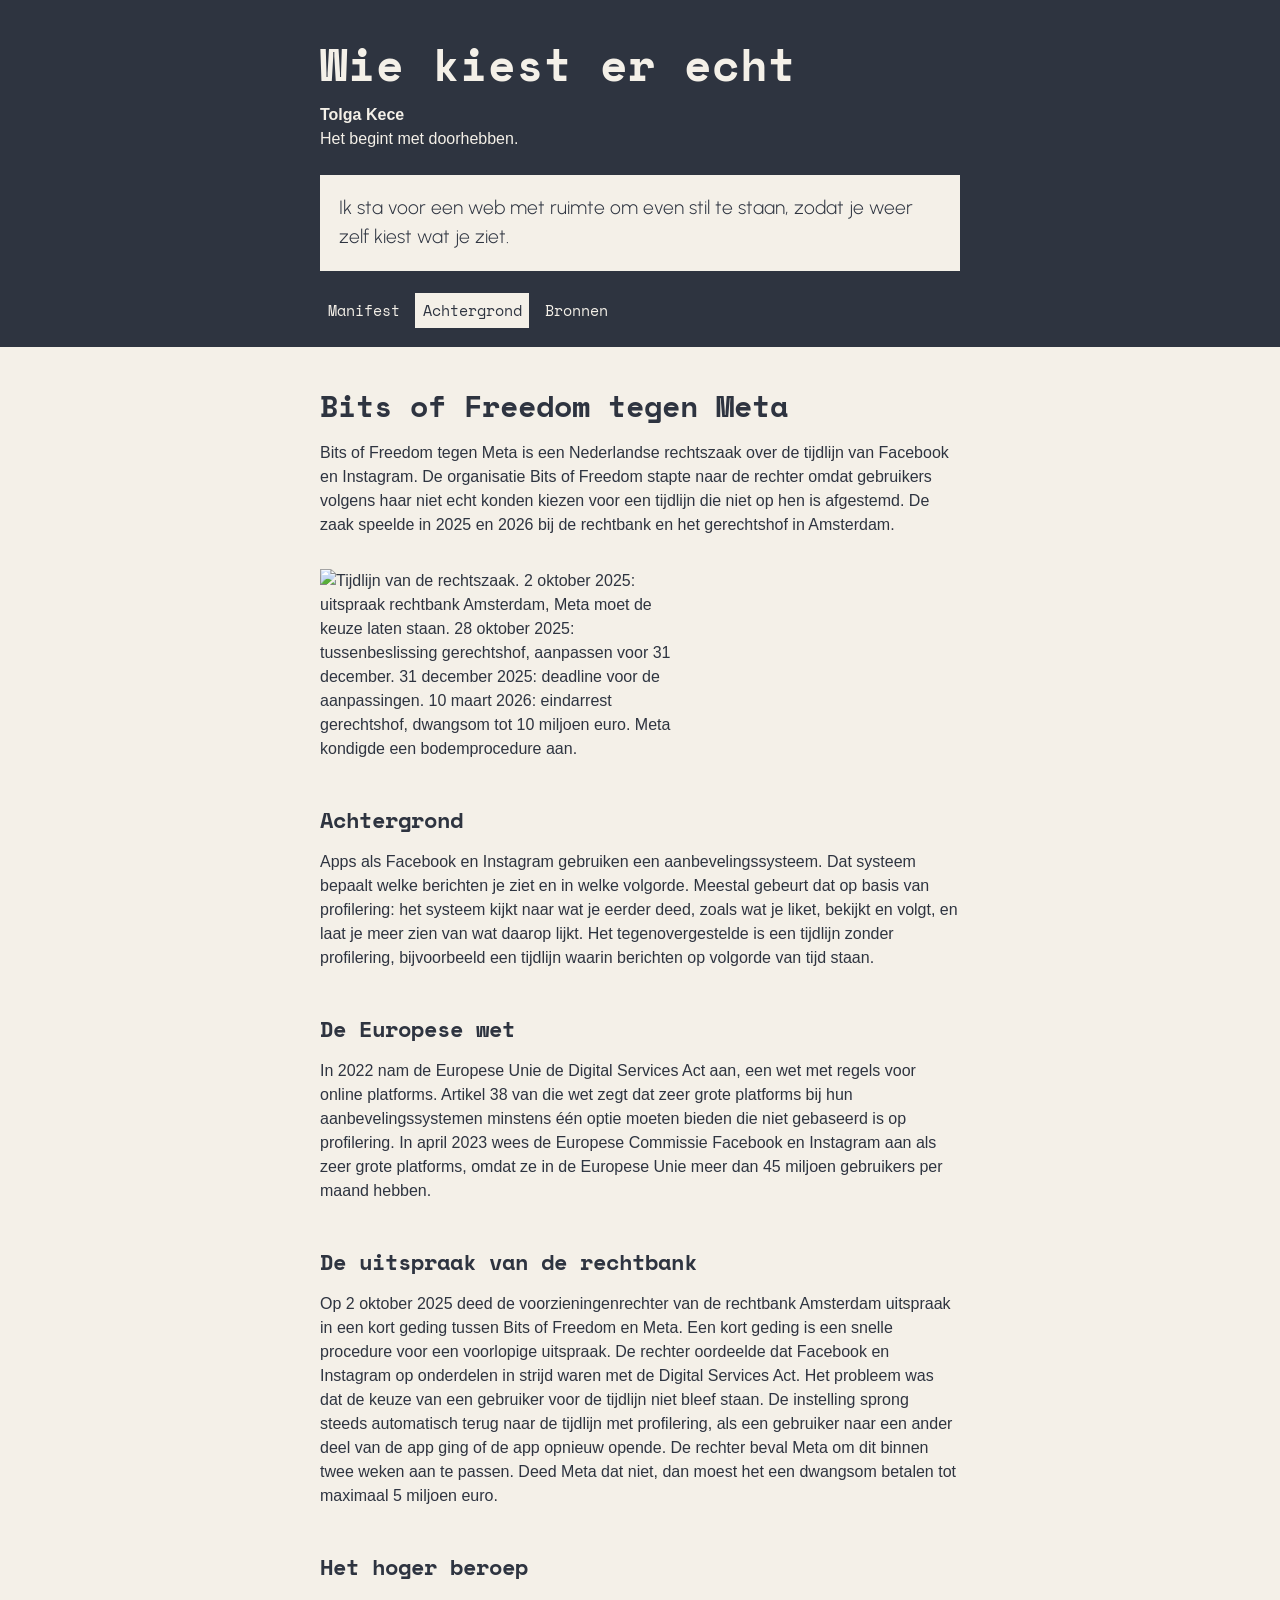
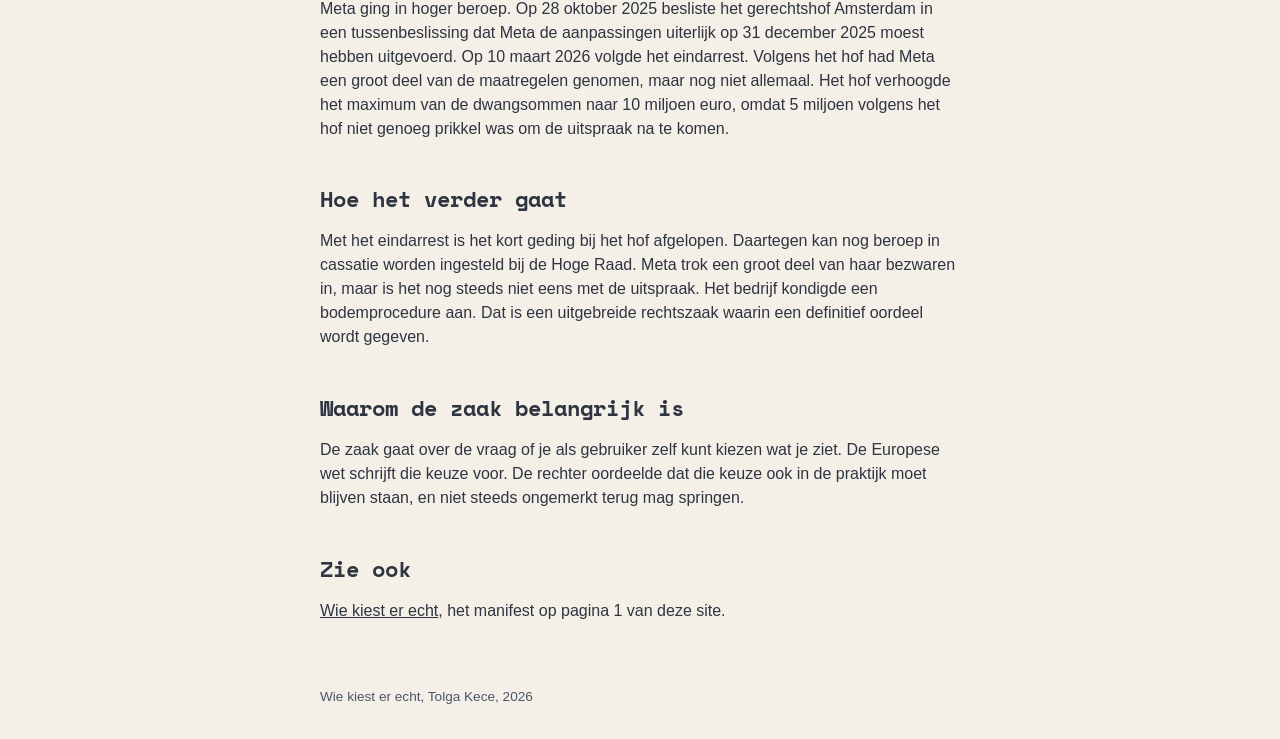
==== achtergrond.html @ d1e9406f "Add files via upload" ====
<!DOCTYPE html>
<html lang="nl">
<head>
  <meta charset="UTF-8">
  <meta name="viewport" content="width=device-width, initial-scale=1.0">
  <title>Wie kiest er echt - Achtergrond: Bits of Freedom tegen Meta</title>
  <link rel="preconnect" href="https://fonts.googleapis.com">
  <link rel="preconnect" href="https://fonts.gstatic.com" crossorigin>
  <link href="https://fonts.googleapis.com/css2?family=Space+Mono:wght@400;700&family=Urbanist:wght@300;400&display=swap" rel="stylesheet">
  <link rel="stylesheet" href="style.css">
</head>
<body>

  <header>
    <h1>Wie kiest er echt</h1>
    <p class="naam">Tolga Kece</p>
    <p class="slogan">Het begint met doorhebben.</p>
    <p class="missie">Ik sta voor een web met ruimte om even stil te staan, zodat je weer zelf kiest wat je ziet.</p>
    <nav>
      <ul>
        <li><a href="index.html">Manifest</a></li>
        <li><a class="actief" href="achtergrond.html">Achtergrond</a></li>
        <li><a href="bronnen.html">Bronnen</a></li>
      </ul>
    </nav>
  </header>

  <main>

    <article class="artikel">
      <h2 class="paginatitel eerste-kop">Bits of Freedom tegen Meta</h2>
      <p>Bits of Freedom tegen Meta is een Nederlandse rechtszaak over de tijdlijn van Facebook en Instagram. De organisatie Bits of Freedom stapte naar de rechter omdat gebruikers volgens haar niet echt konden kiezen voor een tijdlijn die niet op hen is afgestemd. De zaak speelde in 2025 en 2026 bij de rechtbank en het gerechtshof in Amsterdam.</p>

      <img class="beeld-tijdlijn" src="images/tijdlijn.svg" alt="Tijdlijn van de rechtszaak. 2 oktober 2025: uitspraak rechtbank Amsterdam, Meta moet de keuze laten staan. 28 oktober 2025: tussenbeslissing gerechtshof, aanpassen voor 31 december. 31 december 2025: deadline voor de aanpassingen. 10 maart 2026: eindarrest gerechtshof, dwangsom tot 10 miljoen euro. Meta kondigde een bodemprocedure aan.">

      <h2>Achtergrond</h2>
      <p>Apps als Facebook en Instagram gebruiken een aanbevelingssysteem. Dat systeem bepaalt welke berichten je ziet en in welke volgorde. Meestal gebeurt dat op basis van profilering: het systeem kijkt naar wat je eerder deed, zoals wat je liket, bekijkt en volgt, en laat je meer zien van wat daarop lijkt. Het tegenovergestelde is een tijdlijn zonder profilering, bijvoorbeeld een tijdlijn waarin berichten op volgorde van tijd staan.</p>

      <h2>De Europese wet</h2>
      <p>In 2022 nam de Europese Unie de Digital Services Act aan, een wet met regels voor online platforms. Artikel 38 van die wet zegt dat zeer grote platforms bij hun aanbevelingssystemen minstens één optie moeten bieden die niet gebaseerd is op profilering. In april 2023 wees de Europese Commissie Facebook en Instagram aan als zeer grote platforms, omdat ze in de Europese Unie meer dan 45 miljoen gebruikers per maand hebben.</p>

      <h2>De uitspraak van de rechtbank</h2>
      <p>Op 2 oktober 2025 deed de voorzieningenrechter van de rechtbank Amsterdam uitspraak in een kort geding tussen Bits of Freedom en Meta. Een kort geding is een snelle procedure voor een voorlopige uitspraak. De rechter oordeelde dat Facebook en Instagram op onderdelen in strijd waren met de Digital Services Act. Het probleem was dat de keuze van een gebruiker voor de tijdlijn niet bleef staan. De instelling sprong steeds automatisch terug naar de tijdlijn met profilering, als een gebruiker naar een ander deel van de app ging of de app opnieuw opende. De rechter beval Meta om dit binnen twee weken aan te passen. Deed Meta dat niet, dan moest het een dwangsom betalen tot maximaal 5 miljoen euro.</p>

      <h2>Het hoger beroep</h2>
      <p>Meta ging in hoger beroep. Op 28 oktober 2025 besliste het gerechtshof Amsterdam in een tussenbeslissing dat Meta de aanpassingen uiterlijk op 31 december 2025 moest hebben uitgevoerd. Op 10 maart 2026 volgde het eindarrest. Volgens het hof had Meta een groot deel van de maatregelen genomen, maar nog niet allemaal. Het hof verhoogde het maximum van de dwangsommen naar 10 miljoen euro, omdat 5 miljoen volgens het hof niet genoeg prikkel was om de uitspraak na te komen.</p>

      <h2>Hoe het verder gaat</h2>
      <p>Met het eindarrest is het kort geding bij het hof afgelopen. Daartegen kan nog beroep in cassatie worden ingesteld bij de Hoge Raad. Meta trok een groot deel van haar bezwaren in, maar is het nog steeds niet eens met de uitspraak. Het bedrijf kondigde een bodemprocedure aan. Dat is een uitgebreide rechtszaak waarin een definitief oordeel wordt gegeven.</p>

      <h2>Waarom de zaak belangrijk is</h2>
      <p>De zaak gaat over de vraag of je als gebruiker zelf kunt kiezen wat je ziet. De Europese wet schrijft die keuze voor. De rechter oordeelde dat die keuze ook in de praktijk moet blijven staan, en niet steeds ongemerkt terug mag springen.</p>

      <h2>Zie ook</h2>
      <p><a href="index.html">Wie kiest er echt</a>, het manifest op pagina 1 van deze site.</p>
    </article>

  </main>

  <footer>
    <p>Wie kiest er echt, Tolga Kece, 2026</p>
  </footer>

</body>
</html>
---- style.css ----
/* Wie kiest er echt - Tolga Kece */
/* Kleuren: donker #2E3440, grijsblauw #4C566A, licht #F4F0E8, perzik #FBE3CF (deel over vrijheid) */

body {
  margin: 0;
  background-color: #F4F0E8;
  color: #2E3440;
  font-family: Helvetica, Arial, sans-serif;
  line-height: 1.5;
}

/* ---------- Kop ---------- */

header {
  background-color: #2E3440;
  color: #F4F0E8;
  padding: 2.5em 1.5em 1.5em;
}

/* alles in de kop staat in dezelfde kolom als de tekst eronder */
header h1,
header p,
nav ul {
  max-width: 40em;
  margin-left: auto;
  margin-right: auto;
}

header h1 {
  font-family: 'Space Mono', monospace;
  font-weight: 700;
  font-size: 2.8em;
  line-height: 1.1;
  margin-top: 0;
  margin-bottom: 0.3em;
  max-width: 14.3em;
}

.naam {
  font-weight: 700;
  margin-top: 0;
  margin-bottom: 0;
}

.slogan {
  margin-top: 0;
  margin-bottom: 1.5em;
}

.missie {
  background-color: #F4F0E8;
  color: #2E3440;
  font-family: 'Urbanist', sans-serif;
  font-weight: 300;
  font-size: 1.2em;
  line-height: 1.5;
  padding: 1em;
  margin-top: 0;
  margin-bottom: 1.5em;
  max-width: 31.33em;
}

/* ---------- Menu ---------- */

nav ul {
  display: flex;
  list-style: none;
  padding: 0;
  margin-top: 0;
  margin-bottom: 0;
}

nav li {
  margin-right: 0.5em;
}

nav a {
  font-family: 'Space Mono', monospace;
  font-weight: 400;
  font-size: 0.95em;
  color: #F4F0E8;
  text-decoration: none;
  padding: 0.4em 0.5em;
  transition: background-color 0.2s, color 0.2s;
}

nav a:hover,
nav a:focus {
  background-color: #F4F0E8;
  color: #2E3440;
  text-decoration: underline;
}

nav a.actief {
  background-color: #F4F0E8;
  color: #2E3440;
  text-decoration: none;
}

/* ---------- Tekst ---------- */

main {
  max-width: 40em;
  margin: 0 auto;
  padding: 2.5em 1.5em 3em;
}

main a {
  color: #2E3440;
  text-decoration: underline;
  transition: color 0.2s;
}

main a:hover,
main a:focus {
  color: #4C566A;
  text-decoration: none;
}

h2 {
  font-family: 'Space Mono', monospace;
  font-weight: 700;
  font-size: 1.4em;
  line-height: 1.25;
  margin-top: 2em;
  margin-bottom: 0.5em;
}

/* index.html */

.deel-sturing {
  font-family: Helvetica, Arial, sans-serif;
  line-height: 1.3;
}

.deel-sturing p {
  margin-top: 0;
  margin-bottom: 1.2em;
}

.deel-vrijheid {
  font-family: 'Urbanist', sans-serif;
  font-weight: 300;
  font-size: 1.2em;
  line-height: 1.8;
  max-width: 28em;
  margin-top: 2.5em;
  background-color: #FBE3CF;
  padding: 1.5em 1em;
}

.deel-vrijheid p {
  margin-top: 0;
  margin-bottom: 0.3em;
}

/* witregel tussen groepjes regels */
.deel-vrijheid .nieuw-blok {
  margin-top: 1.6em;
}

/* achtergrond.html */

.artikel {
  line-height: 1.5;
}

.paginatitel {
  font-size: 1.9em;
}

/* eerste kopje bovenaan main, zonder extra ruimte erboven */
.eerste-kop {
  margin-top: 0;
}

/* bronnen.html */

.bronnen ul {
  list-style: none;
  padding: 0;
  margin: 0;
}

.bronnen li {
  margin-bottom: 1em;
}

/* lange webadressen mogen overal afbreken, zodat ze op een telefoon passen */
.bronnen a {
  overflow-wrap: anywhere;
}

/* ---------- Voet ---------- */

footer {
  max-width: 40em;
  margin: 0 auto;
  padding: 0 1.5em 2em;
}

footer p {
  color: #4C566A;
  font-size: 0.85em;
  margin: 0;
}

/* Beelden */

.beeld-herhaling,
.beeld-tijdlijn {
  display: block;
  width: 100%;
  max-width: 360px;
  margin: 2em 0;
}
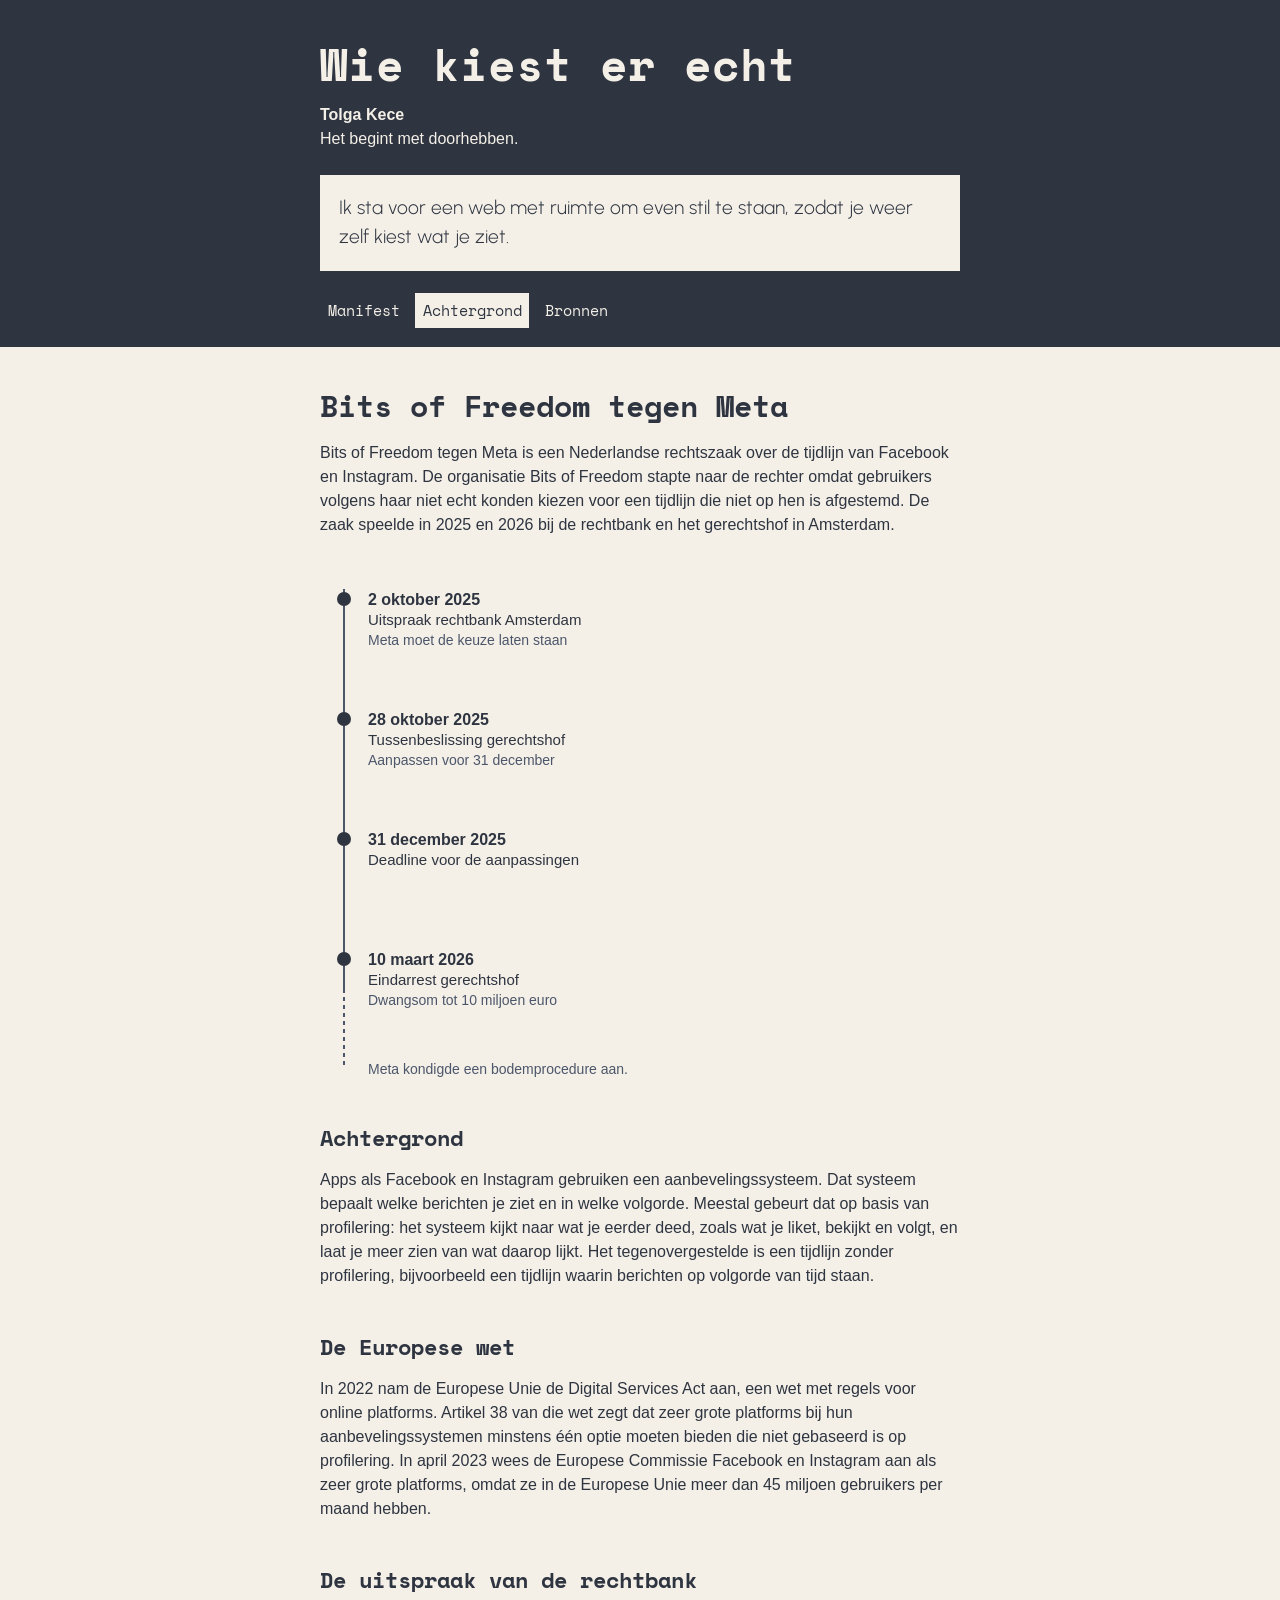
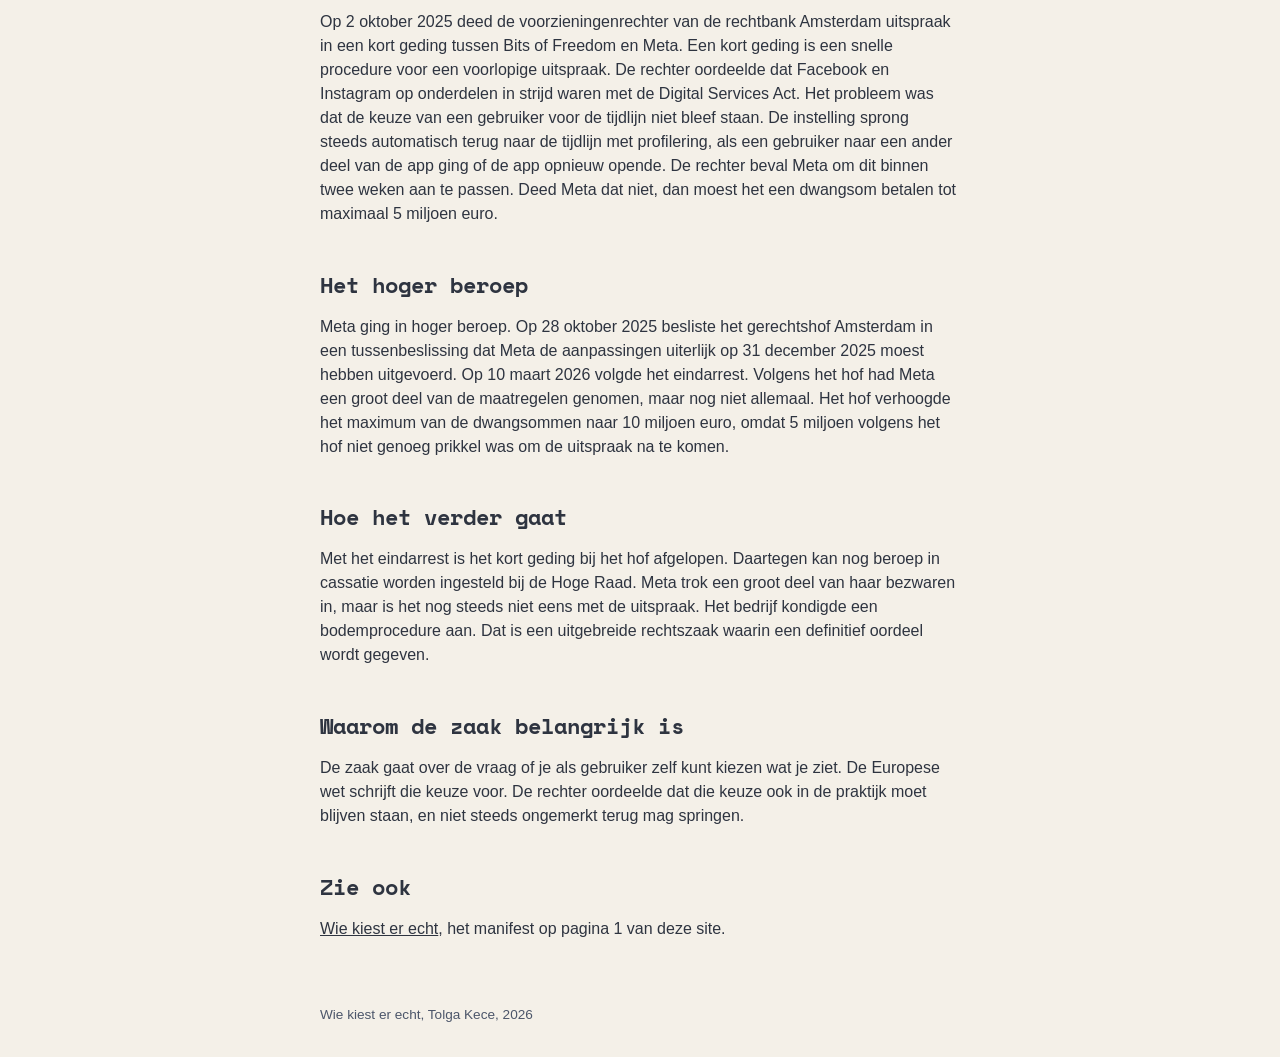
==== commit 5b6d0034: "Add files via upload" ====
--- a/achtergrond.html
+++ b/achtergrond.html
@@ -1,65 +1,128 @@
-<!DOCTYPE html>
+<!doctype html>
 <html lang="nl">
-<head>
-  <meta charset="UTF-8">
-  <meta name="viewport" content="width=device-width, initial-scale=1.0">
-  <title>Wie kiest er echt - Achtergrond: Bits of Freedom tegen Meta</title>
-  <link rel="preconnect" href="https://fonts.googleapis.com">
-  <link rel="preconnect" href="https://fonts.gstatic.com" crossorigin>
-  <link href="https://fonts.googleapis.com/css2?family=Space+Mono:wght@400;700&family=Urbanist:wght@300;400&display=swap" rel="stylesheet">
-  <link rel="stylesheet" href="style.css">
-</head>
-<body>
+  <head>
+    <meta charset="UTF-8" />
+    <meta name="viewport" content="width=device-width, initial-scale=1.0" />
+    <title>Wie kiest er echt - Achtergrond: Bits of Freedom tegen Meta</title>
+    <link rel="preconnect" href="https://fonts.googleapis.com" />
+    <link rel="preconnect" href="https://fonts.gstatic.com" crossorigin />
+    <link
+      href="https://fonts.googleapis.com/css2?family=Space+Mono:wght@400;700&family=Urbanist:wght@300;400&display=swap"
+      rel="stylesheet"
+    />
+    <link rel="stylesheet" href="style.css" />
+  </head>
+  <body>
+    <header>
+      <h1>Wie kiest er echt</h1>
+      <p class="naam">Tolga Kece</p>
+      <p class="slogan">Het begint met doorhebben.</p>
+      <p class="missie">
+        Ik sta voor een web met ruimte om even stil te staan, zodat je weer zelf
+        kiest wat je ziet.
+      </p>
+      <nav>
+        <ul>
+          <li><a href="index.html">Manifest</a></li>
+          <li><a class="actief" href="achtergrond.html">Achtergrond</a></li>
+          <li><a href="bronnen.html">Bronnen</a></li>
+        </ul>
+      </nav>
+    </header>
 
-  <header>
-    <h1>Wie kiest er echt</h1>
-    <p class="naam">Tolga Kece</p>
-    <p class="slogan">Het begint met doorhebben.</p>
-    <p class="missie">Ik sta voor een web met ruimte om even stil te staan, zodat je weer zelf kiest wat je ziet.</p>
-    <nav>
-      <ul>
-        <li><a href="index.html">Manifest</a></li>
-        <li><a class="actief" href="achtergrond.html">Achtergrond</a></li>
-        <li><a href="bronnen.html">Bronnen</a></li>
-      </ul>
-    </nav>
-  </header>
+    <main>
+      <article class="artikel">
+        <h2 class="paginatitel eerste-kop">Bits of Freedom tegen Meta</h2>
+        <p>
+          Bits of Freedom tegen Meta is een Nederlandse rechtszaak over de
+          tijdlijn van Facebook en Instagram. De organisatie Bits of Freedom
+          stapte naar de rechter omdat gebruikers volgens haar niet echt konden
+          kiezen voor een tijdlijn die niet op hen is afgestemd. De zaak speelde
+          in 2025 en 2026 bij de rechtbank en het gerechtshof in Amsterdam.
+        </p>
 
-  <main>
+        <img
+          class="beeld-tijdlijn"
+          src="images/tijdlijn.svg"
+          alt="Tijdlijn van de rechtszaak. 2 oktober 2025: uitspraak rechtbank Amsterdam, Meta moet de keuze laten staan. 28 oktober 2025: tussenbeslissing gerechtshof, aanpassen voor 31 december. 31 december 2025: deadline voor de aanpassingen. 10 maart 2026: eindarrest gerechtshof, dwangsom tot 10 miljoen euro. Meta kondigde een bodemprocedure aan."
+        />
 
-    <article class="artikel">
-      <h2 class="paginatitel eerste-kop">Bits of Freedom tegen Meta</h2>
-      <p>Bits of Freedom tegen Meta is een Nederlandse rechtszaak over de tijdlijn van Facebook en Instagram. De organisatie Bits of Freedom stapte naar de rechter omdat gebruikers volgens haar niet echt konden kiezen voor een tijdlijn die niet op hen is afgestemd. De zaak speelde in 2025 en 2026 bij de rechtbank en het gerechtshof in Amsterdam.</p>
+        <h2>Achtergrond</h2>
+        <p>
+          Apps als Facebook en Instagram gebruiken een aanbevelingssysteem. Dat
+          systeem bepaalt welke berichten je ziet en in welke volgorde. Meestal
+          gebeurt dat op basis van profilering: het systeem kijkt naar wat je
+          eerder deed, zoals wat je liket, bekijkt en volgt, en laat je meer
+          zien van wat daarop lijkt. Het tegenovergestelde is een tijdlijn
+          zonder profilering, bijvoorbeeld een tijdlijn waarin berichten op
+          volgorde van tijd staan.
+        </p>
 
-      <img class="beeld-tijdlijn" src="images/tijdlijn.svg" alt="Tijdlijn van de rechtszaak. 2 oktober 2025: uitspraak rechtbank Amsterdam, Meta moet de keuze laten staan. 28 oktober 2025: tussenbeslissing gerechtshof, aanpassen voor 31 december. 31 december 2025: deadline voor de aanpassingen. 10 maart 2026: eindarrest gerechtshof, dwangsom tot 10 miljoen euro. Meta kondigde een bodemprocedure aan.">
+        <h2>De Europese wet</h2>
+        <p>
+          In 2022 nam de Europese Unie de Digital Services Act aan, een wet met
+          regels voor online platforms. Artikel 38 van die wet zegt dat zeer
+          grote platforms bij hun aanbevelingssystemen minstens één optie moeten
+          bieden die niet gebaseerd is op profilering. In april 2023 wees de
+          Europese Commissie Facebook en Instagram aan als zeer grote platforms,
+          omdat ze in de Europese Unie meer dan 45 miljoen gebruikers per maand
+          hebben.
+        </p>
 
-      <h2>Achtergrond</h2>
-      <p>Apps als Facebook en Instagram gebruiken een aanbevelingssysteem. Dat systeem bepaalt welke berichten je ziet en in welke volgorde. Meestal gebeurt dat op basis van profilering: het systeem kijkt naar wat je eerder deed, zoals wat je liket, bekijkt en volgt, en laat je meer zien van wat daarop lijkt. Het tegenovergestelde is een tijdlijn zonder profilering, bijvoorbeeld een tijdlijn waarin berichten op volgorde van tijd staan.</p>
+        <h2>De uitspraak van de rechtbank</h2>
+        <p>
+          Op 2 oktober 2025 deed de voorzieningenrechter van de rechtbank
+          Amsterdam uitspraak in een kort geding tussen Bits of Freedom en Meta.
+          Een kort geding is een snelle procedure voor een voorlopige uitspraak.
+          De rechter oordeelde dat Facebook en Instagram op onderdelen in strijd
+          waren met de Digital Services Act. Het probleem was dat de keuze van
+          een gebruiker voor de tijdlijn niet bleef staan. De instelling sprong
+          steeds automatisch terug naar de tijdlijn met profilering, als een
+          gebruiker naar een ander deel van de app ging of de app opnieuw
+          opende. De rechter beval Meta om dit binnen twee weken aan te passen.
+          Deed Meta dat niet, dan moest het een dwangsom betalen tot maximaal 5
+          miljoen euro.
+        </p>
 
-      <h2>De Europese wet</h2>
-      <p>In 2022 nam de Europese Unie de Digital Services Act aan, een wet met regels voor online platforms. Artikel 38 van die wet zegt dat zeer grote platforms bij hun aanbevelingssystemen minstens één optie moeten bieden die niet gebaseerd is op profilering. In april 2023 wees de Europese Commissie Facebook en Instagram aan als zeer grote platforms, omdat ze in de Europese Unie meer dan 45 miljoen gebruikers per maand hebben.</p>
+        <h2>Het hoger beroep</h2>
+        <p>
+          Meta ging in hoger beroep. Op 28 oktober 2025 besliste het gerechtshof
+          Amsterdam in een tussenbeslissing dat Meta de aanpassingen uiterlijk
+          op 31 december 2025 moest hebben uitgevoerd. Op 10 maart 2026 volgde
+          het eindarrest. Volgens het hof had Meta een groot deel van de
+          maatregelen genomen, maar nog niet allemaal. Het hof verhoogde het
+          maximum van de dwangsommen naar 10 miljoen euro, omdat 5 miljoen
+          volgens het hof niet genoeg prikkel was om de uitspraak na te komen.
+        </p>
 
-      <h2>De uitspraak van de rechtbank</h2>
-      <p>Op 2 oktober 2025 deed de voorzieningenrechter van de rechtbank Amsterdam uitspraak in een kort geding tussen Bits of Freedom en Meta. Een kort geding is een snelle procedure voor een voorlopige uitspraak. De rechter oordeelde dat Facebook en Instagram op onderdelen in strijd waren met de Digital Services Act. Het probleem was dat de keuze van een gebruiker voor de tijdlijn niet bleef staan. De instelling sprong steeds automatisch terug naar de tijdlijn met profilering, als een gebruiker naar een ander deel van de app ging of de app opnieuw opende. De rechter beval Meta om dit binnen twee weken aan te passen. Deed Meta dat niet, dan moest het een dwangsom betalen tot maximaal 5 miljoen euro.</p>
+        <h2>Hoe het verder gaat</h2>
+        <p>
+          Met het eindarrest is het kort geding bij het hof afgelopen. Daartegen
+          kan nog beroep in cassatie worden ingesteld bij de Hoge Raad. Meta
+          trok een groot deel van haar bezwaren in, maar is het nog steeds niet
+          eens met de uitspraak. Het bedrijf kondigde een bodemprocedure aan.
+          Dat is een uitgebreide rechtszaak waarin een definitief oordeel wordt
+          gegeven.
+        </p>
 
-      <h2>Het hoger beroep</h2>
-      <p>Meta ging in hoger beroep. Op 28 oktober 2025 besliste het gerechtshof Amsterdam in een tussenbeslissing dat Meta de aanpassingen uiterlijk op 31 december 2025 moest hebben uitgevoerd. Op 10 maart 2026 volgde het eindarrest. Volgens het hof had Meta een groot deel van de maatregelen genomen, maar nog niet allemaal. Het hof verhoogde het maximum van de dwangsommen naar 10 miljoen euro, omdat 5 miljoen volgens het hof niet genoeg prikkel was om de uitspraak na te komen.</p>
+        <h2>Waarom de zaak belangrijk is</h2>
+        <p>
+          De zaak gaat over de vraag of je als gebruiker zelf kunt kiezen wat je
+          ziet. De Europese wet schrijft die keuze voor. De rechter oordeelde
+          dat die keuze ook in de praktijk moet blijven staan, en niet steeds
+          ongemerkt terug mag springen.
+        </p>
 
-      <h2>Hoe het verder gaat</h2>
-      <p>Met het eindarrest is het kort geding bij het hof afgelopen. Daartegen kan nog beroep in cassatie worden ingesteld bij de Hoge Raad. Meta trok een groot deel van haar bezwaren in, maar is het nog steeds niet eens met de uitspraak. Het bedrijf kondigde een bodemprocedure aan. Dat is een uitgebreide rechtszaak waarin een definitief oordeel wordt gegeven.</p>
+        <h2>Zie ook</h2>
+        <p>
+          <a href="index.html">Wie kiest er echt</a>, het manifest op pagina 1
+          van deze site.
+        </p>
+      </article>
+    </main>
 
-      <h2>Waarom de zaak belangrijk is</h2>
-      <p>De zaak gaat over de vraag of je als gebruiker zelf kunt kiezen wat je ziet. De Europese wet schrijft die keuze voor. De rechter oordeelde dat die keuze ook in de praktijk moet blijven staan, en niet steeds ongemerkt terug mag springen.</p>
-
-      <h2>Zie ook</h2>
-      <p><a href="index.html">Wie kiest er echt</a>, het manifest op pagina 1 van deze site.</p>
-    </article>
-
-  </main>
-
-  <footer>
-    <p>Wie kiest er echt, Tolga Kece, 2026</p>
-  </footer>
-
-</body>
+    <footer>
+      <p>Wie kiest er echt, Tolga Kece, 2026</p>
+    </footer>
+  </body>
 </html>
--- a/style.css
+++ b/style.css
@@ -1,23 +1,22 @@
-/* Wie kiest er echt - Tolga Kece */
-/* Kleuren: donker #2E3440, grijsblauw #4C566A, licht #F4F0E8, perzik #FBE3CF (deel over vrijheid) */
+/* Kleuren: donker #2E3440, grijsblauw #4C566A, licht #F4F0E8, perzik #FBE3CF */
 
 body {
   margin: 0;
-  background-color: #F4F0E8;
-  color: #2E3440;
+  background-color: #f4f0e8;
+  color: #2e3440;
   font-family: Helvetica, Arial, sans-serif;
   line-height: 1.5;
 }
 
-/* ---------- Kop ---------- */
+/* Kop bovenaan */
 
 header {
-  background-color: #2E3440;
-  color: #F4F0E8;
+  background-color: #2e3440;
+  color: #f4f0e8;
   padding: 2.5em 1.5em 1.5em;
 }
 
-/* alles in de kop staat in dezelfde kolom als de tekst eronder */
+/* Kop in dezelfde kolom als de tekst */
 header h1,
 header p,
 nav ul {
@@ -27,7 +26,7 @@
 }
 
 header h1 {
-  font-family: 'Space Mono', monospace;
+  font-family: "Space Mono", monospace;
   font-weight: 700;
   font-size: 2.8em;
   line-height: 1.1;
@@ -48,9 +47,9 @@
 }
 
 .missie {
-  background-color: #F4F0E8;
-  color: #2E3440;
-  font-family: 'Urbanist', sans-serif;
+  background-color: #f4f0e8;
+  color: #2e3440;
+  font-family: "Urbanist", sans-serif;
   font-weight: 300;
   font-size: 1.2em;
   line-height: 1.5;
@@ -60,7 +59,7 @@
   max-width: 31.33em;
 }
 
-/* ---------- Menu ---------- */
+/* Menu */
 
 nav ul {
   display: flex;
@@ -75,29 +74,31 @@
 }
 
 nav a {
-  font-family: 'Space Mono', monospace;
+  font-family: "Space Mono", monospace;
   font-weight: 400;
   font-size: 0.95em;
-  color: #F4F0E8;
+  color: #f4f0e8;
   text-decoration: none;
   padding: 0.4em 0.5em;
-  transition: background-color 0.2s, color 0.2s;
+  transition:
+    background-color 0.2s,
+    color 0.2s;
 }
 
 nav a:hover,
 nav a:focus {
-  background-color: #F4F0E8;
-  color: #2E3440;
+  background-color: #f4f0e8;
+  color: #2e3440;
   text-decoration: underline;
 }
 
 nav a.actief {
-  background-color: #F4F0E8;
-  color: #2E3440;
+  background-color: #f4f0e8;
+  color: #2e3440;
   text-decoration: none;
 }
 
-/* ---------- Tekst ---------- */
+/* Tekst, links en kopjes */
 
 main {
   max-width: 40em;
@@ -106,19 +107,19 @@
 }
 
 main a {
-  color: #2E3440;
+  color: #2e3440;
   text-decoration: underline;
   transition: color 0.2s;
 }
 
 main a:hover,
 main a:focus {
-  color: #4C566A;
+  color: #4c566a;
   text-decoration: none;
 }
 
 h2 {
-  font-family: 'Space Mono', monospace;
+  font-family: "Space Mono", monospace;
   font-weight: 700;
   font-size: 1.4em;
   line-height: 1.25;
@@ -126,7 +127,7 @@
   margin-bottom: 0.5em;
 }
 
-/* index.html */
+/* Manifest, deel over sturing */
 
 .deel-sturing {
   font-family: Helvetica, Arial, sans-serif;
@@ -138,14 +139,15 @@
   margin-bottom: 1.2em;
 }
 
+/* Deel over vrijheid, met perzik vlak en meer ruimte */
 .deel-vrijheid {
-  font-family: 'Urbanist', sans-serif;
+  font-family: "Urbanist", sans-serif;
   font-weight: 300;
   font-size: 1.2em;
   line-height: 1.8;
   max-width: 28em;
   margin-top: 2.5em;
-  background-color: #FBE3CF;
+  background-color: #fbe3cf;
   padding: 1.5em 1em;
 }
 
@@ -154,12 +156,12 @@
   margin-bottom: 0.3em;
 }
 
-/* witregel tussen groepjes regels */
+/* Witregel tussen groepjes */
 .deel-vrijheid .nieuw-blok {
   margin-top: 1.6em;
 }
 
-/* achtergrond.html */
+/* Pagina Achtergrond */
 
 .artikel {
   line-height: 1.5;
@@ -169,12 +171,12 @@
   font-size: 1.9em;
 }
 
-/* eerste kopje bovenaan main, zonder extra ruimte erboven */
+/* Eerste kopje, zonder ruimte erboven */
 .eerste-kop {
   margin-top: 0;
 }
 
-/* bronnen.html */
+/* Pagina Bronnen */
 
 .bronnen ul {
   list-style: none;
@@ -186,12 +188,12 @@
   margin-bottom: 1em;
 }
 
-/* lange webadressen mogen overal afbreken, zodat ze op een telefoon passen */
+/* Lange webadressen passen ook op een telefoon */
 .bronnen a {
   overflow-wrap: anywhere;
 }
 
-/* ---------- Voet ---------- */
+/* Footer onderaan */
 
 footer {
   max-width: 40em;
@@ -200,7 +202,7 @@
 }
 
 footer p {
-  color: #4C566A;
+  color: #4c566a;
   font-size: 0.85em;
   margin: 0;
 }
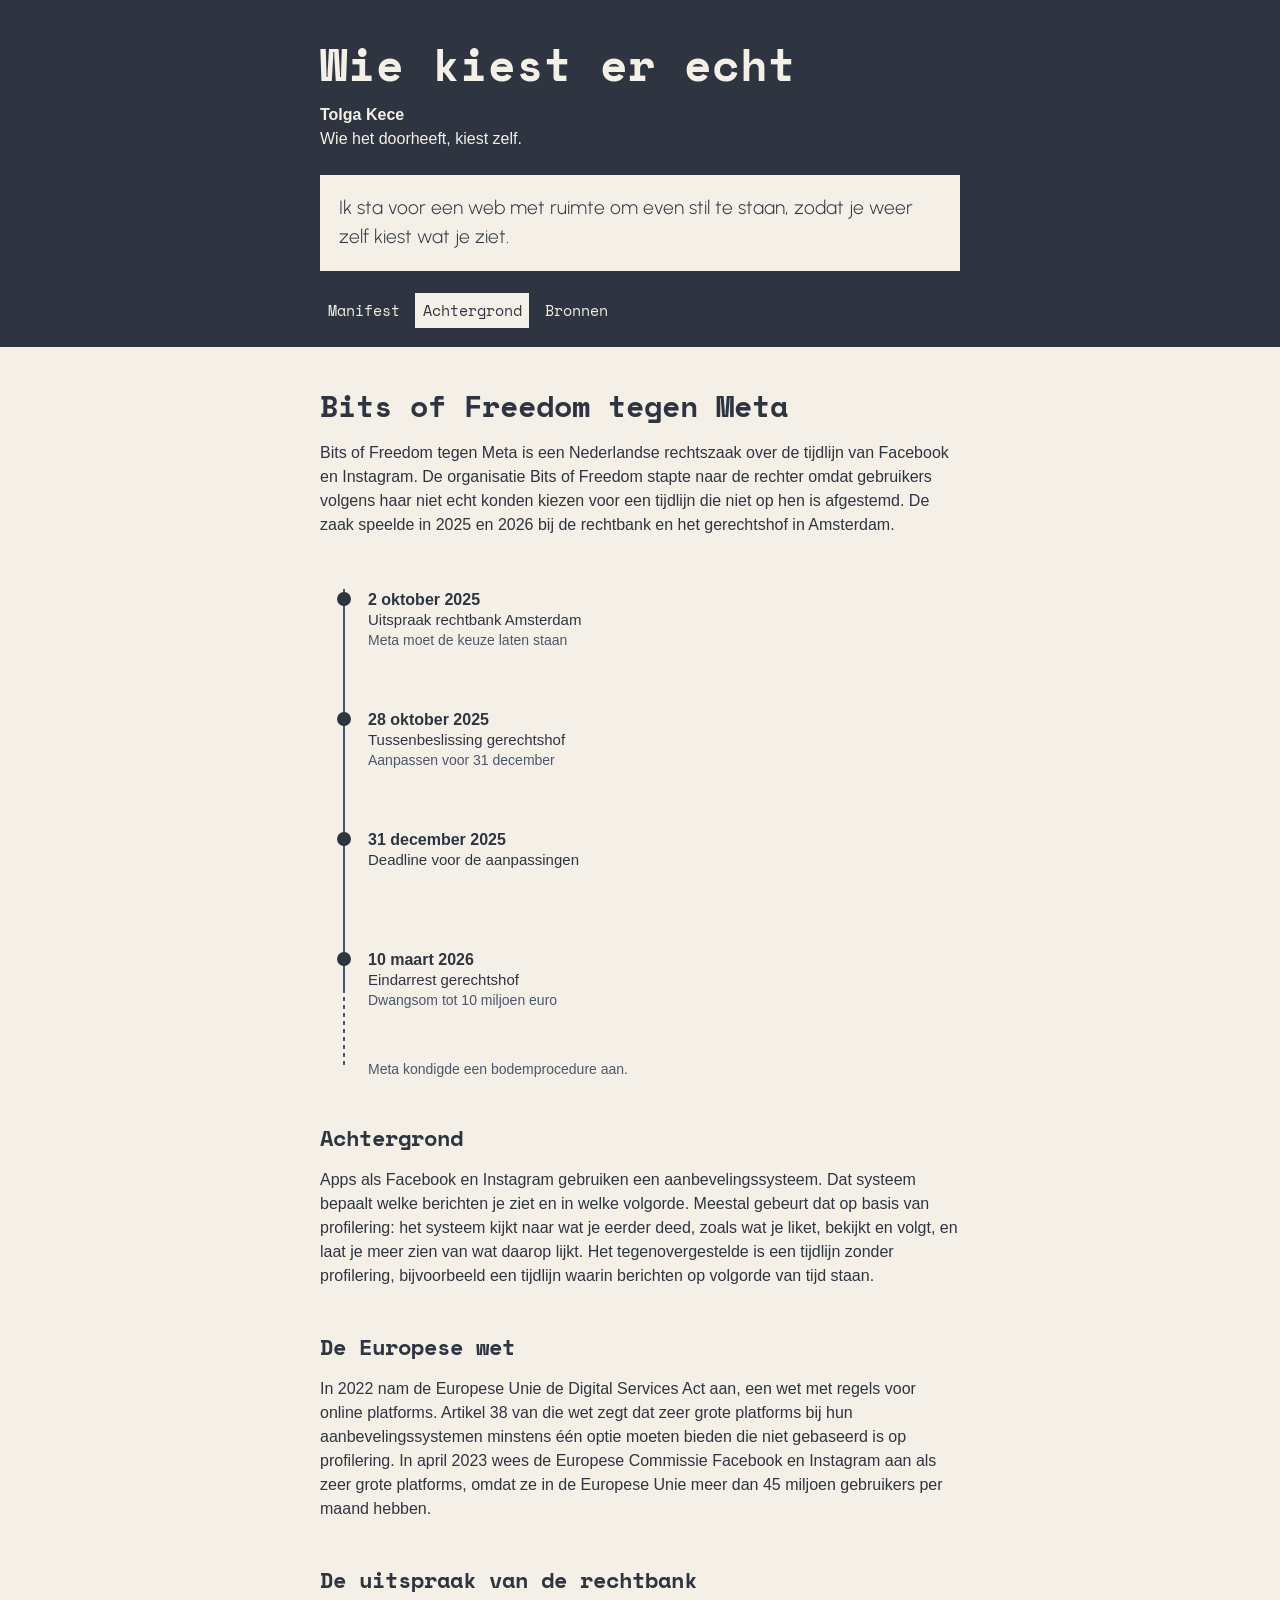
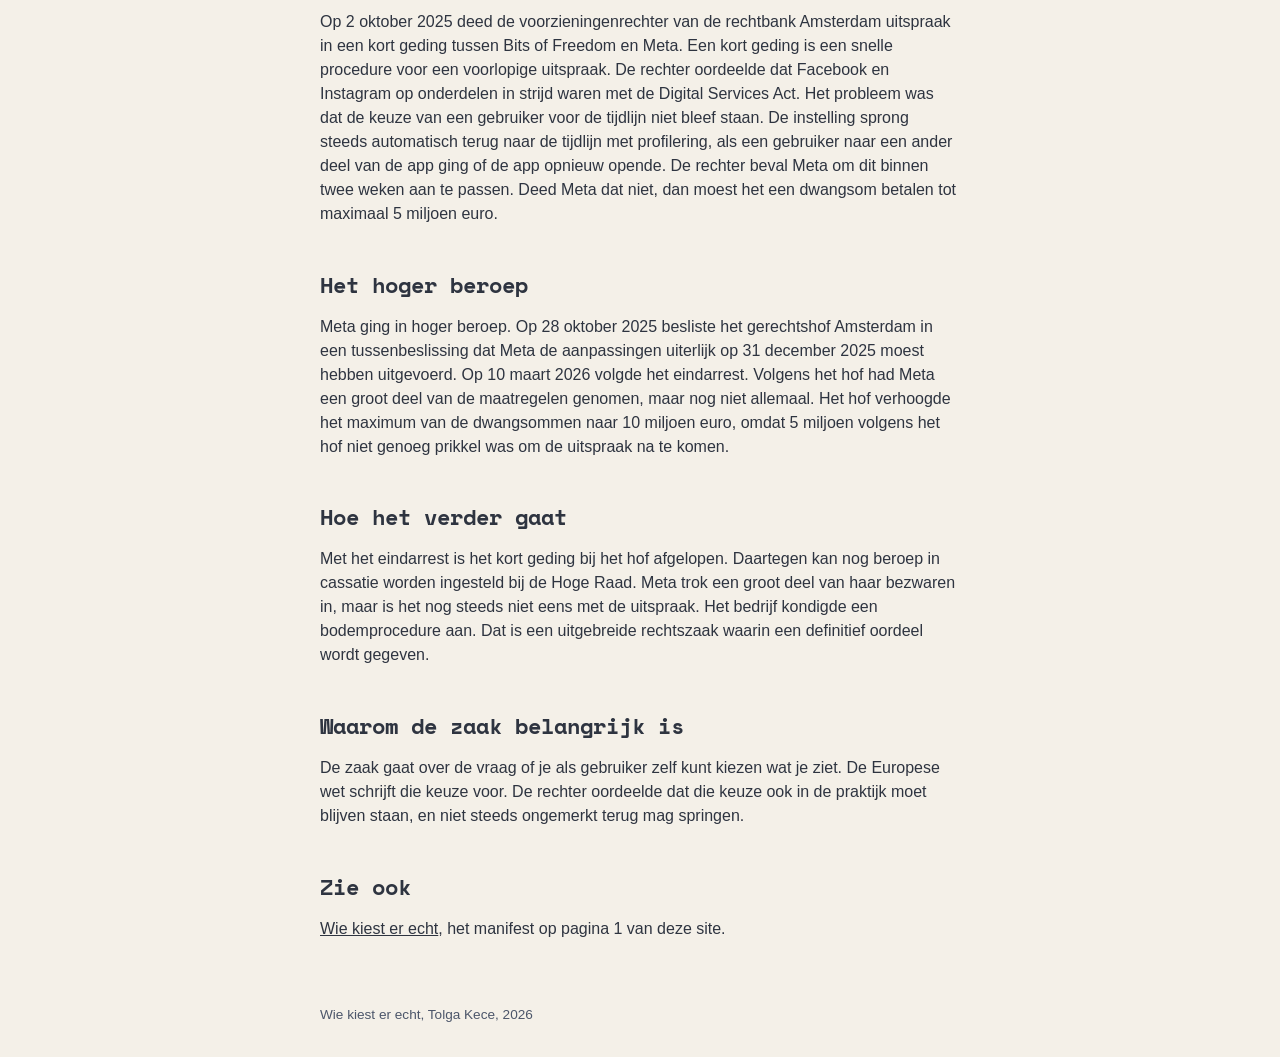
==== commit fdc3026f: "Nieuwe slogan en aangepaste teksten" ====
--- a/achtergrond.html
+++ b/achtergrond.html
@@ -16,7 +16,7 @@
     <header>
       <h1>Wie kiest er echt</h1>
       <p class="naam">Tolga Kece</p>
-      <p class="slogan">Het begint met doorhebben.</p>
+      <p class="slogan">Wie het doorheeft, kiest zelf.</p>
       <p class="missie">
         Ik sta voor een web met ruimte om even stil te staan, zodat je weer zelf
         kiest wat je ziet.
@@ -44,7 +44,10 @@
         <img
           class="beeld-tijdlijn"
           src="images/tijdlijn.svg"
-          alt="Tijdlijn van de rechtszaak. 2 oktober 2025: uitspraak rechtbank Amsterdam, Meta moet de keuze laten staan. 28 oktober 2025: tussenbeslissing gerechtshof, aanpassen voor 31 december. 31 december 2025: deadline voor de aanpassingen. 10 maart 2026: eindarrest gerechtshof, dwangsom tot 10 miljoen euro. Meta kondigde een bodemprocedure aan."
+          alt="Tijdlijn van de rechtszaak. 2 oktober 2025: uitspraak rechtbank Amsterdam,
+           Meta moet de keuze laten staan. 28 oktober 2025: tussenbeslissing gerechtshof, 
+           aanpassen voor 31 december. 31 december 2025: deadline voor de aanpassingen. 10 maart 2026: 
+           eindarrest gerechtshof, dwangsom tot 10 miljoen euro. Meta kondigde een bodemprocedure aan."
         />
 
         <h2>Achtergrond</h2>
--- a/style.css
+++ b/style.css
@@ -161,6 +161,36 @@
   margin-top: 1.6em;
 }
 
+/* Kopje in het perzik vlak */
+.deel-vrijheid h2 {
+  font-size: 1.1667em;
+  margin-top: 0;
+}
+
+/* Oproep in een licht vlak met rand */
+.deel-vrijheid .oproep {
+  background-color: #f4f0e8;
+  color: #2e3440;
+  border: 2px solid #2e3440;
+  padding: 1em;
+  margin-bottom: 1em;
+}
+
+/* Kopje van de oproep */
+.oproep h3 {
+  font-family: "Space Mono", monospace;
+  font-weight: 700;
+  font-size: 1em;
+  line-height: 1.4;
+  margin-top: 0;
+  margin-bottom: 0.5em;
+}
+
+/* Tekst in de oproep */
+.deel-vrijheid .oproep p {
+  margin-bottom: 0;
+}
+
 /* Pagina Achtergrond */
 
 .artikel {
@@ -171,7 +201,7 @@
   font-size: 1.9em;
 }
 
-/* Eerste kopje, zonder ruimte erboven */
+/* Eerste kopje van een pagina */
 .eerste-kop {
   margin-top: 0;
 }
@@ -209,10 +239,38 @@
 
 /* Beelden */
 
-.beeld-herhaling,
 .beeld-tijdlijn {
   display: block;
   width: 100%;
   max-width: 360px;
   margin: 2em 0;
 }
+
+/* Overgang tussen sturing en vrijheid */
+.overgang {
+  margin: 2em 0;
+}
+
+/* Video en stil beeld */
+.overgang video,
+.overgang-stil {
+  display: block;
+  width: 100%;
+  height: auto;
+}
+
+/* Stil beeld staat normaal verborgen */
+.overgang .overgang-stil {
+  display: none;
+}
+
+/* Stil beeld voor wie geen beweging wil */
+@media (prefers-reduced-motion: reduce) {
+  .overgang video {
+    display: none;
+  }
+
+  .overgang .overgang-stil {
+    display: block;
+  }
+}
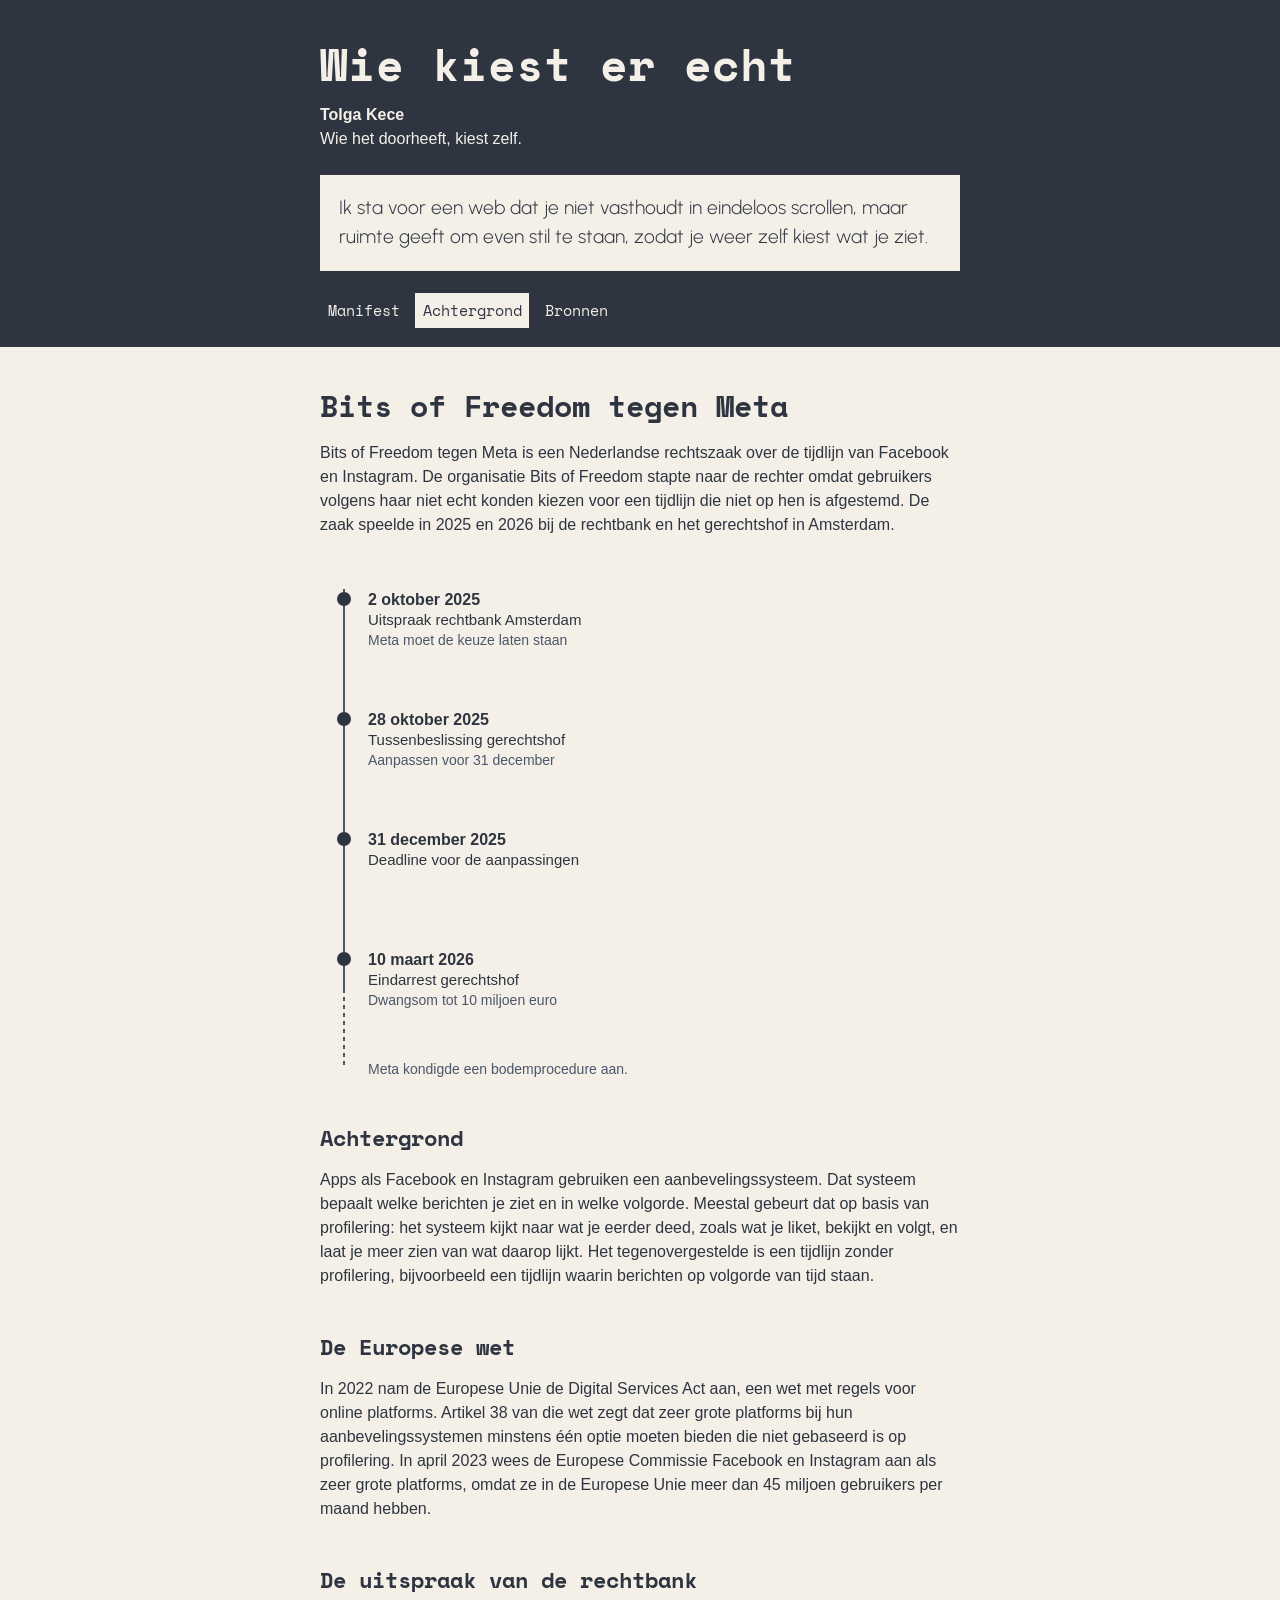
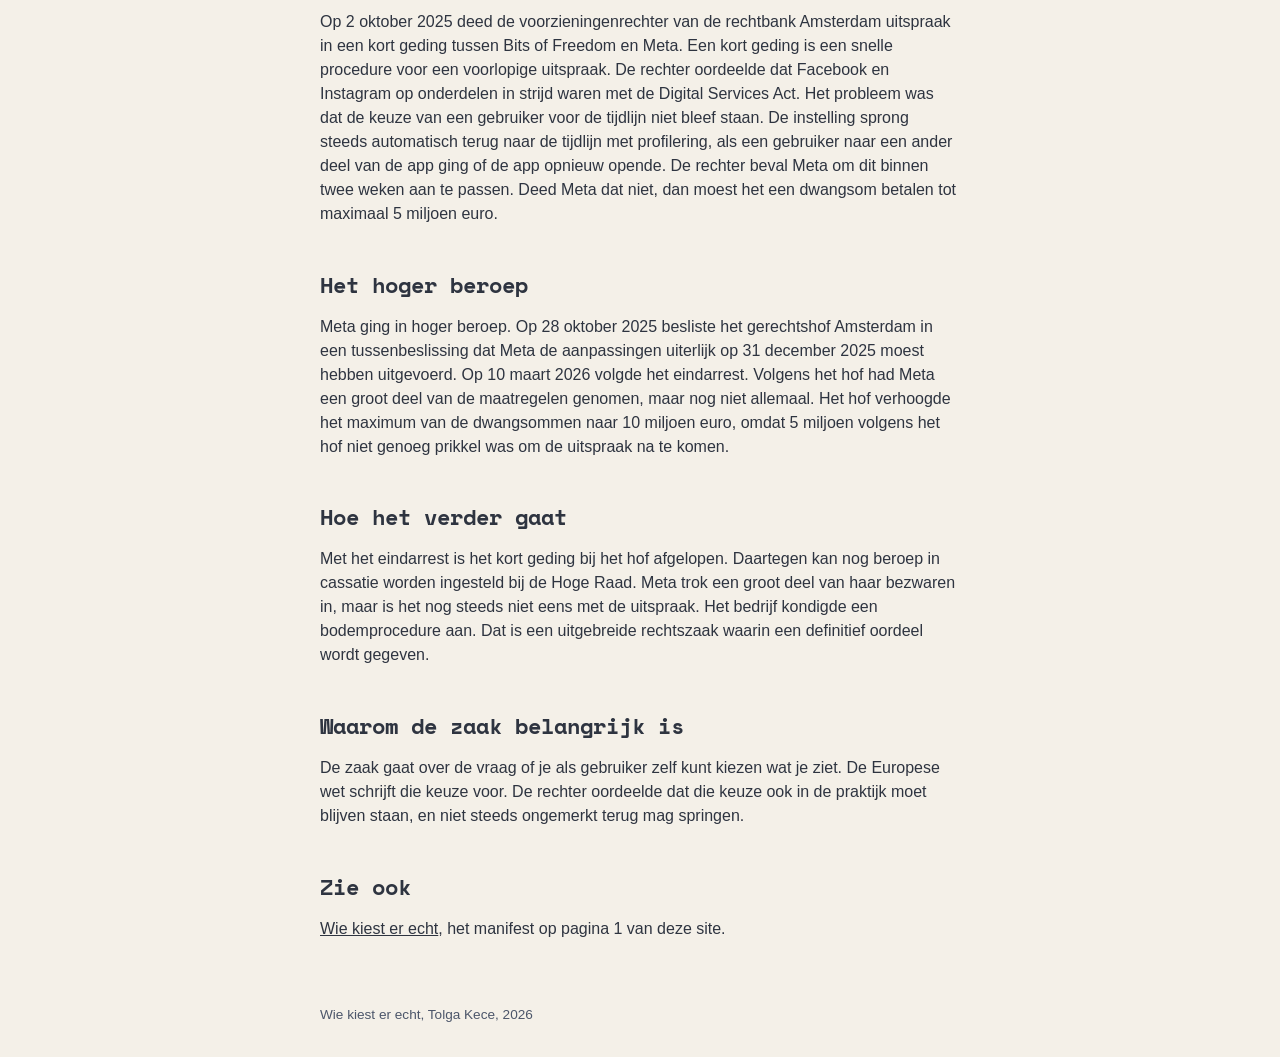
==== commit 35a6845f: "Nieuwe missie, slogan en teksten" ====
--- a/achtergrond.html
+++ b/achtergrond.html
@@ -18,8 +18,9 @@
       <p class="naam">Tolga Kece</p>
       <p class="slogan">Wie het doorheeft, kiest zelf.</p>
       <p class="missie">
-        Ik sta voor een web met ruimte om even stil te staan, zodat je weer zelf
-        kiest wat je ziet.
+        Ik sta voor een web dat je niet vasthoudt in eindeloos scrollen, maar
+        ruimte geeft om even stil te staan, zodat je weer zelf kiest wat je
+        ziet.
       </p>
       <nav>
         <ul>
--- a/style.css
+++ b/style.css
@@ -183,7 +183,7 @@
   font-size: 1em;
   line-height: 1.4;
   margin-top: 0;
-  margin-bottom: 0.5em;
+  margin-bottom: 0;
 }
 
 /* Tekst in de oproep */
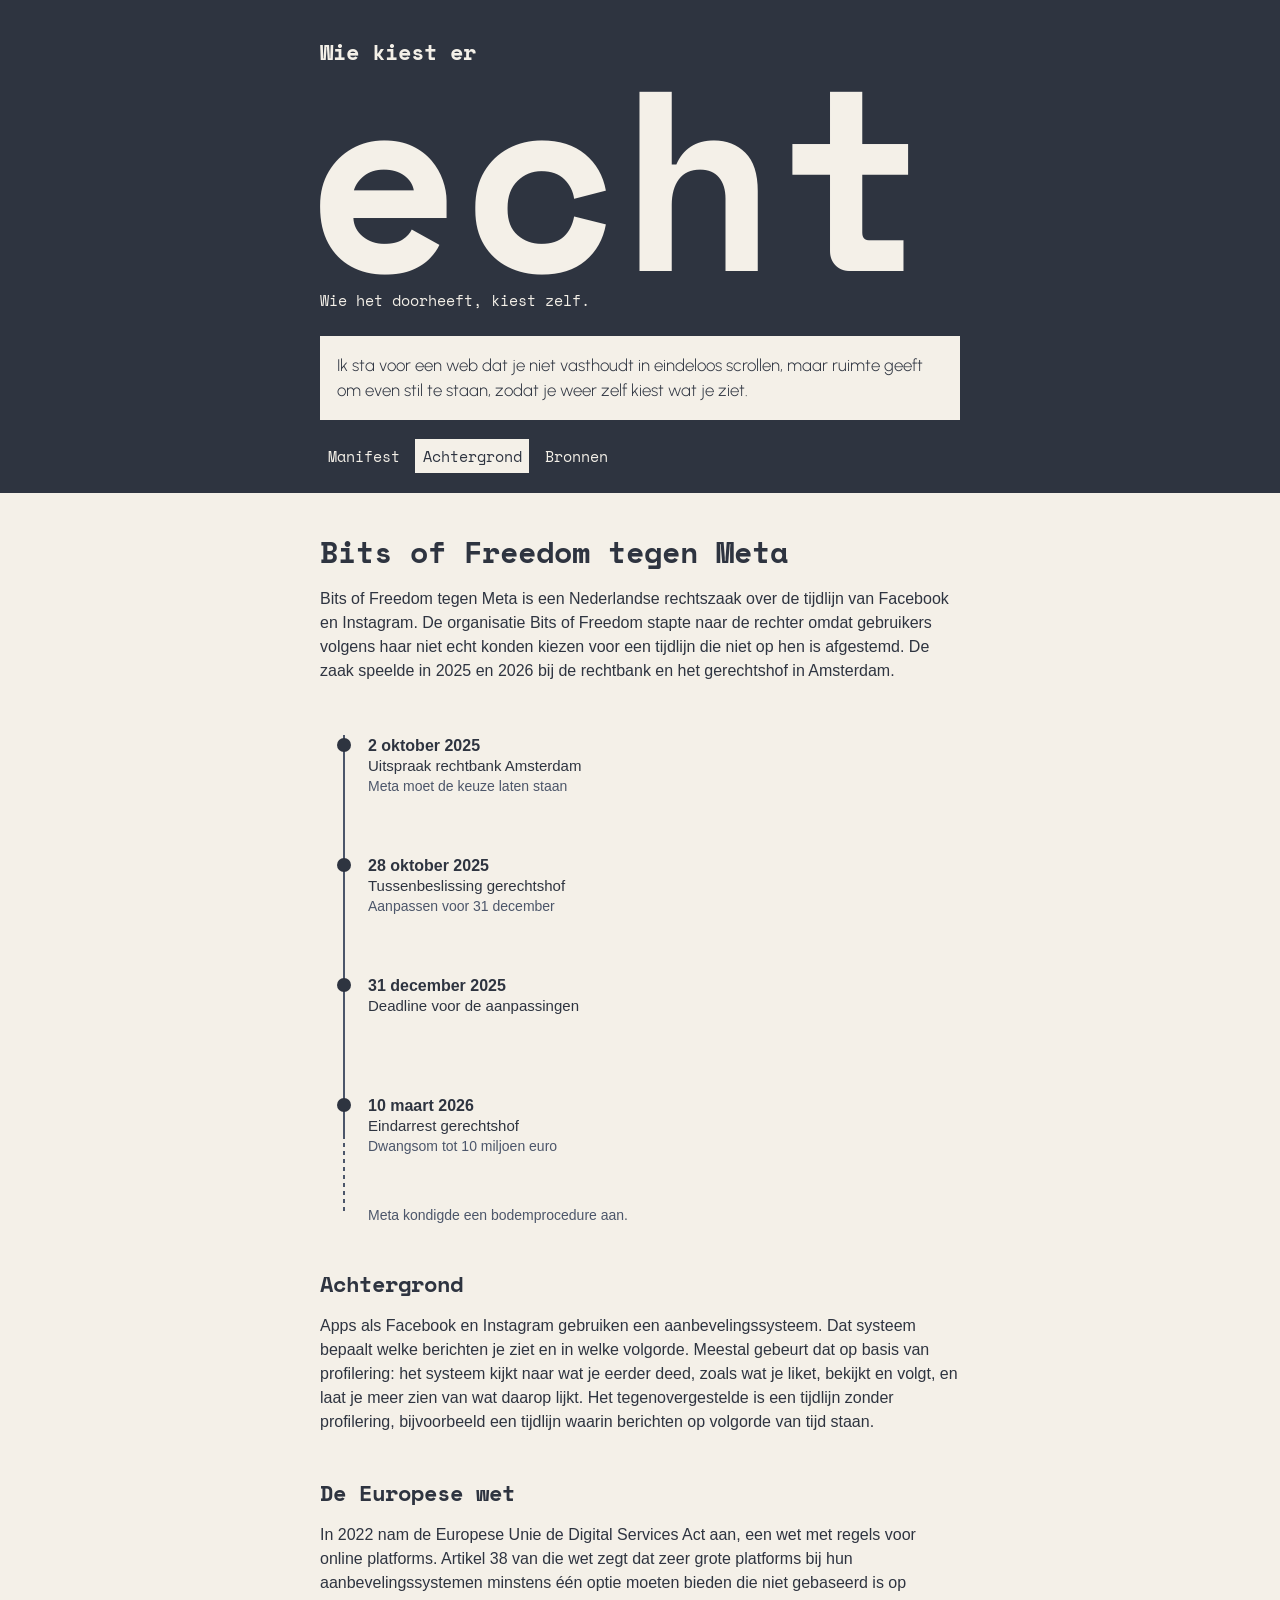
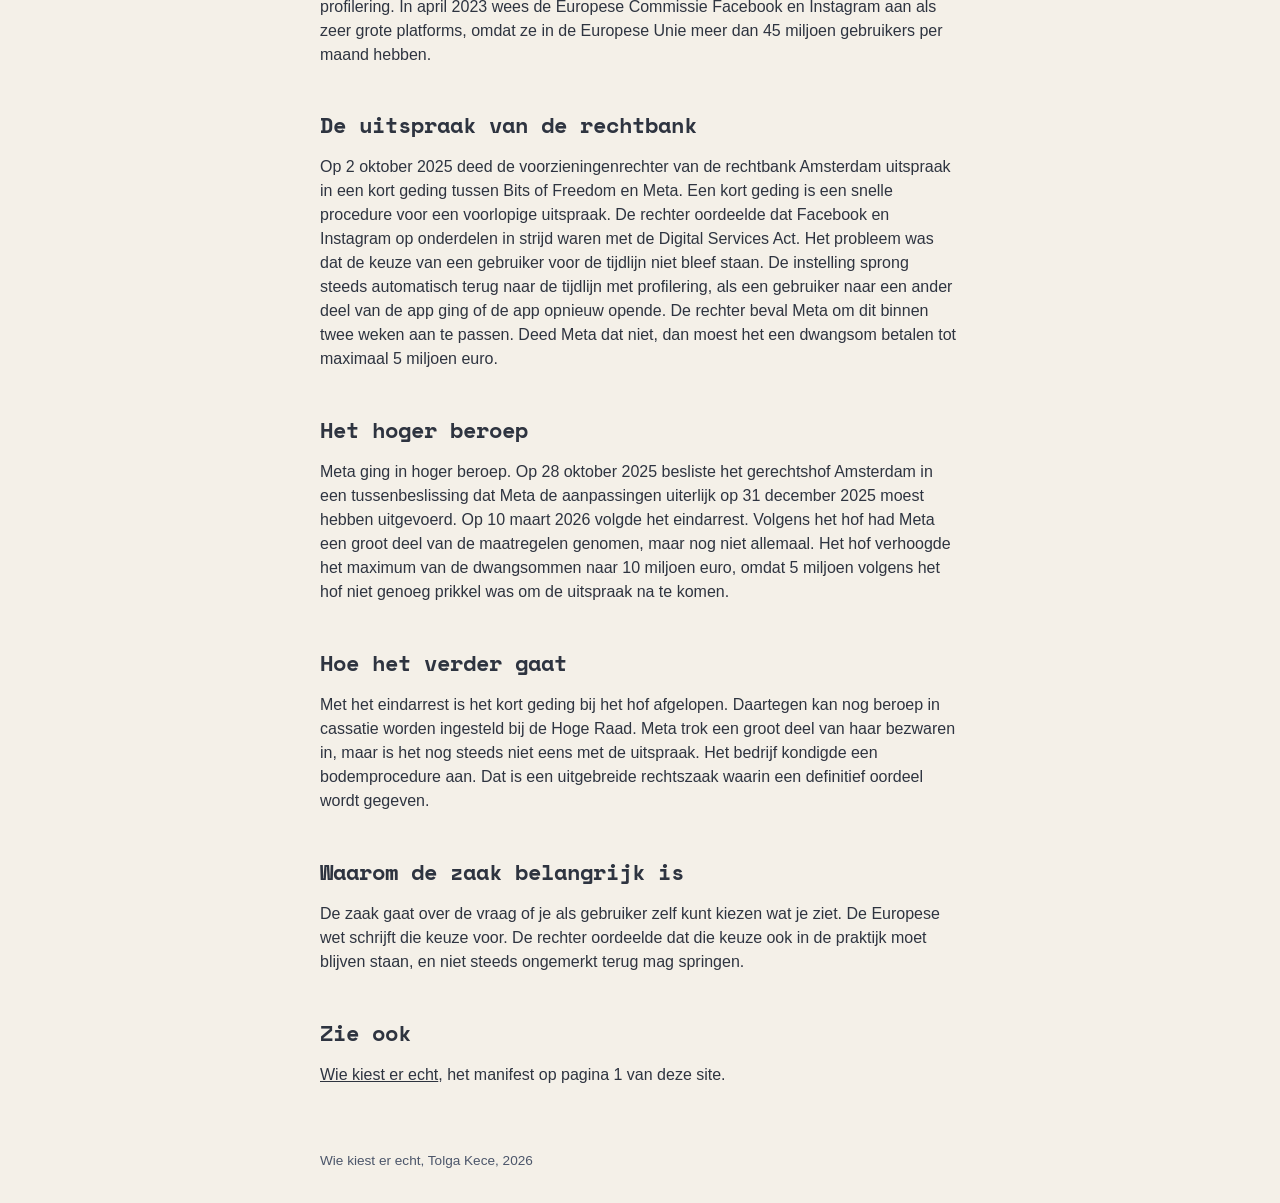
==== commit bc8fe472: "Nieuwe kop" ====
--- a/achtergrond.html
+++ b/achtergrond.html
@@ -14,8 +14,7 @@
   </head>
   <body>
     <header>
-      <h1>Wie kiest er echt</h1>
-      <p class="naam">Tolga Kece</p>
+      <h1>Wie kiest er <span class="titel-groot">echt</span></h1>
       <p class="slogan">Wie het doorheeft, kiest zelf.</p>
       <p class="missie">
         Ik sta voor een web dat je niet vasthoudt in eindeloos scrollen, maar
--- a/style.css
+++ b/style.css
@@ -28,22 +28,29 @@
 header h1 {
   font-family: "Space Mono", monospace;
   font-weight: 700;
-  font-size: 2.8em;
+  font-size: 1.4em;
   line-height: 1.1;
   margin-top: 0;
   margin-bottom: 0.3em;
-  max-width: 14.3em;
-}
-
-.naam {
-  font-weight: 700;
-  margin-top: 0;
-  margin-bottom: 0;
-}
-
+  max-width: 28.57em;
+}
+
+/* Het woord echt op een eigen regel, groeit mee met het scherm */
+.titel-groot {
+  display: block;
+  font-size: 20vw;
+  line-height: 0.85;
+  margin-left: -0.06em;
+}
+
+/* Slogan onder de titel */
 .slogan {
-  margin-top: 0;
-  margin-bottom: 1.5em;
+  font-family: "Space Mono", monospace;
+  font-weight: 400;
+  font-size: 0.95em;
+  margin-top: 0;
+  margin-bottom: 1.58em;
+  max-width: 42.11em;
 }
 
 .missie {
@@ -51,12 +58,12 @@
   color: #2e3440;
   font-family: "Urbanist", sans-serif;
   font-weight: 300;
-  font-size: 1.2em;
+  font-size: 1.05em;
   line-height: 1.5;
   padding: 1em;
   margin-top: 0;
   margin-bottom: 1.5em;
-  max-width: 31.33em;
+  max-width: 36.09em;
 }
 
 /* Menu */
